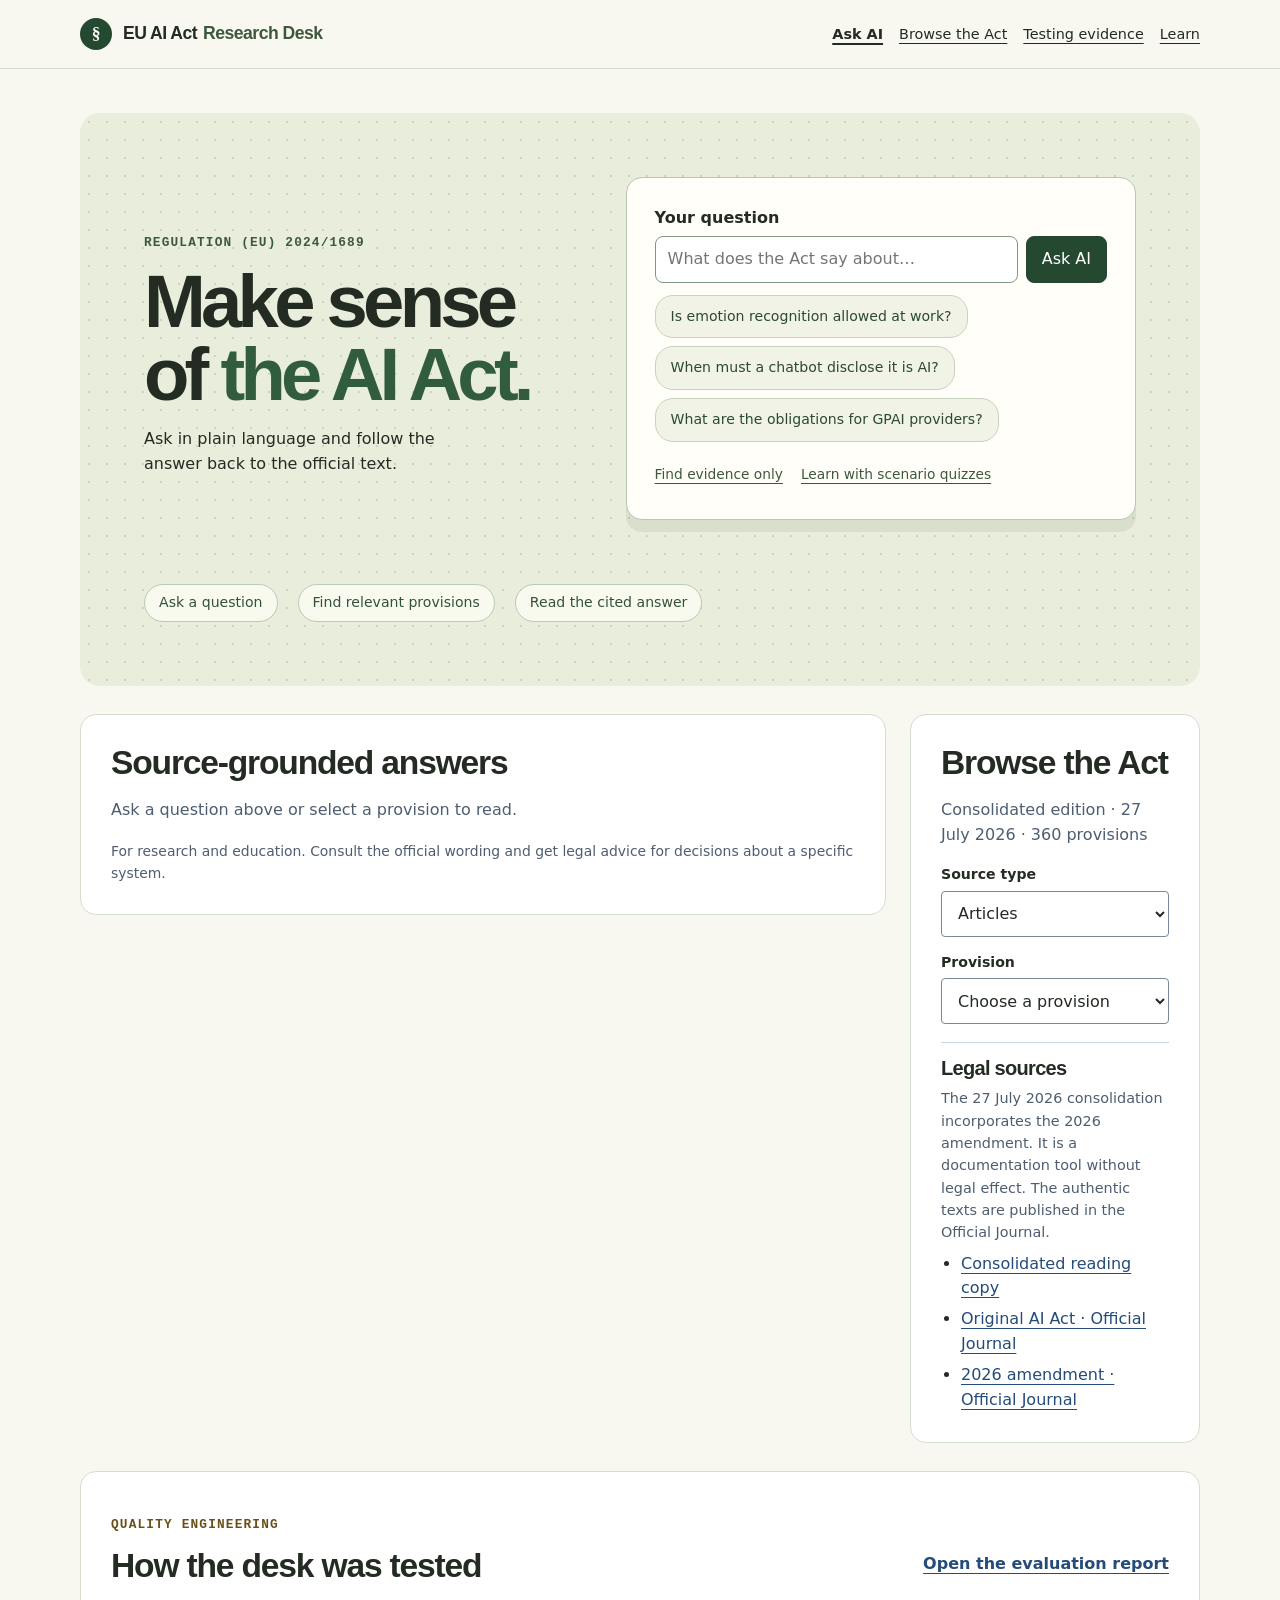
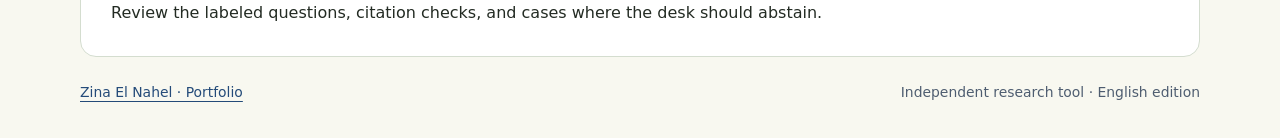
==== public/eu-ai-act/index.html @ b96b7462 "Apply the shared Research Desk design to Testing evidence" ====
<!doctype html>
<html lang="en">
<head>
  <meta charset="utf-8">
  <meta name="viewport" content="width=device-width, initial-scale=1">
  <meta name="description" content="Explore the EU AI Act and check source-grounded answers against the official regulation.">
  <title>EU AI Act Research Desk</title>
  <link rel="stylesheet" href="./desk.css">
  <link rel="stylesheet" href="./learn.css">
  <script type="module" src="./desk.mjs"></script>
</head>
<body class="research-theme assistant-home">
  <header class="masthead">
    <div class="wrap top">
      <a class="wordmark" href="./index.html"><span class="desk-mark" aria-hidden="true">§</span> EU AI Act <span>Research Desk</span></a>
      <nav aria-label="Main navigation"><a href="#question" aria-current="page">Ask AI</a><a href="#library">Browse the Act</a><a href="./evaluation.html">Testing evidence</a><a href="./learn.html">Learn</a></nav>
    </div>
  </header>
  <main class="wrap">
    <section class="intro" aria-labelledby="desk-title">
      <div class="desk-heading">
        <p class="kicker">REGULATION (EU) 2024/1689</p>
        <h1 id="desk-title">Make sense of <em>the AI Act.</em></h1>
        <p>Ask in plain language and follow the answer back to the official text.</p>
      </div>
      <div class="desk-composer">
      <form id="question-form">
        <label for="question">Your question</label>
        <div class="question-row"><input id="question" name="question" type="search" maxlength="600" required placeholder="What does the Act say about…"><button type="submit" id="ask" disabled>Ask AI</button></div>
      </form>
      <div class="examples" aria-label="Example questions">
        <button type="button" disabled>Is emotion recognition allowed at work?</button>
        <button type="button" disabled>When must a chatbot disclose it is AI?</button>
        <button type="button" disabled>What are the obligations for GPAI providers?</button>
      </div>
      <div class="desk-secondary">
        <button id="evidence-only" type="submit" form="question-form" disabled>Find evidence only</button>
        <a href="./learn.html">Learn with scenario quizzes</a>
      </div>
      </div>
      <ol class="desk-flow" aria-label="How answers are researched">
        <li>Ask a question</li>
        <li>Find relevant provisions</li>
        <li>Read the cited answer</li>
      </ol>
    </section>
    <div class="workbench">
      <section class="research" aria-labelledby="answer-title">
        <h2 id="answer-title" tabindex="-1">Source-grounded answers</h2>
        <p id="status" role="status">Loading the official text…</p>
        <div id="answer"></div>
        <p class="legal-note">For research and education. Consult the official wording and get legal advice for decisions about a specific system.</p>
      </section>
      <aside aria-labelledby="library">
        <h2 id="library">Browse the Act</h2>
        <p id="edition"></p>
        <label for="kind">Source type</label>
        <select id="kind"><option value="article">Articles</option><option value="annex">Annexes</option><option value="recital">Recitals</option></select>
        <label for="provision">Provision</label>
        <select id="provision" disabled><option value="">Choose a provision</option></select>
        <div class="source-status" aria-labelledby="source-status-title">
          <h3 id="source-status-title">Legal sources</h3>
          <p>The 27 July 2026 consolidation incorporates the 2026 amendment. It is a documentation tool without legal effect. The authentic texts are published in the Official Journal.</p>
          <ul>
            <li><a id="official-source" href="https://eur-lex.europa.eu/eli/reg/2024/1689/2026-07-27/eng">Consolidated reading copy</a></li>
            <li><a href="https://eur-lex.europa.eu/eli/reg/2024/1689/oj/eng">Original AI Act · Official Journal</a></li>
            <li><a href="https://eur-lex.europa.eu/eli/reg/2026/1744/oj/eng">2026 amendment · Official Journal</a></li>
          </ul>
        </div>
      </aside>
    </div>
    <section id="verification" class="verification" aria-labelledby="verification-title">
      <div>
        <p class="kicker">QUALITY ENGINEERING</p>
        <h2 id="verification-title">How the desk was tested</h2>
        <p>Review the labeled questions, citation checks, and cases where the desk should abstain.</p>
      </div>
      <a class="source-link" href="./evaluation.html">Open the evaluation report</a>
    </section>
  </main>
  <footer class="wrap"><a href="https://portfoliozinaelnahel.vercel.app/#work">Zina El Nahel · Portfolio</a><span>Independent research tool · English edition</span></footer>
</body>
</html>
---- public/eu-ai-act/desk.css ----
* { box-sizing: border-box; }
:root {
  --display: Arial, 'Helvetica Neue', sans-serif;
  --reference: ui-monospace, 'Cascadia Mono', Consolas, monospace;
  color: #18273d;
  background: #f4f5f7;
  font-family: system-ui, sans-serif;
  line-height: 1.55;
}
body { margin: 0; }
.wrap { width: min(1120px, calc(100% - 40px)); margin-inline: auto; }
.masthead { background: #142139; color: #fff; border-bottom: 3px solid #d6ae55; }
.top, nav, footer { display: flex; align-items: center; justify-content: space-between; gap: 16px; flex-wrap: wrap; }
.top { min-height: 68px; padding-block: 10px; }
a { color: #244b79; text-underline-offset: 4px; }
.masthead a { color: inherit; }
.wordmark { font: 800 1.25rem/1.2 var(--display); letter-spacing: -.03em; text-decoration: none; }
.wordmark span { color: #f0ce83; }
nav a { font-size: .9rem; }
.intro { padding-block: clamp(36px, 6vw, 78px) 36px; border-bottom: 1px solid #cbd2da; }
.kicker { font-family: var(--reference); font-size: .8rem; font-weight: 700; letter-spacing: .09em; color: #69501a; }
h1, h2, h3 { font-family: var(--display); font-weight: 800; line-height: 1.1; letter-spacing: -.035em; margin: 0; }
h1 { font-size: clamp(2.8rem, 7vw, 5.6rem); letter-spacing: -.04em; }
h2 { font-size: clamp(1.55rem, 3vw, 2.1rem); }
h3 { font-size: 1.25rem; }
.intro > p:not(.kicker) { font-size: 1.1rem; max-width: 42rem; }
form { margin-top: 26px; }
label { display: block; font-size: .88rem; font-weight: 650; margin-bottom: 5px; }
.question-row { display: flex; max-width: 780px; gap: 8px; }
.asked-question { padding: 12px 16px; border-inline-start: 3px solid currentColor; overflow-wrap: anywhere; }
.generated-answer { border-left: 3px solid #446db0; padding-left: 16px; }
.generated-answer li + li { margin-top: 12px; }
input, select, button { font: inherit; border-radius: 4px; }
input, select { min-height: 46px; border: 1px solid #79889a; color: inherit; background: #fff; padding: 10px 12px; }
input { flex: 1; min-width: 0; }
button { border: 1px solid #264675; background: #264675; color: #fff; padding: 10px 15px; cursor: pointer; }
button:disabled, select:disabled { opacity: .6; cursor: wait; }
:focus-visible { outline: 3px solid #9a6c11; outline-offset: 3px; }
.examples { display: flex; flex-wrap: wrap; gap: 8px; margin-top: 12px; }
.examples button { background: #edf1f6; border-color: #c3cfdd; color: #243e5d; font-size: .88rem; }
.examples button:hover { background: #dce7f3; }
.workbench { display: grid; grid-template-columns: minmax(0, 1fr) minmax(240px, 290px); gap: 24px; padding-block: 28px; }
.research, aside, .verification { padding: clamp(18px, 3vw, 30px); background: #fff; border: 1px solid #ccd4df; border-radius: 6px; }
aside { align-self: start; }
aside p, #status, .legal-note { color: #4e5d70; }
aside select { display: block; width: 100%; margin-bottom: 15px; }
.source-link { display: inline-block; font-weight: 650; }
.source-status { border-top: 1px solid #ccd4df; margin-top: 18px; padding-top: 14px; }
.source-status p { margin: 8px 0; font-size: .9rem; }
.source-status ul { margin: 8px 0 0; padding-left: 20px; }
.source-status li + li { margin-top: 6px; }
.legal-note { font-size: .87rem; margin: 18px 0 0; }
.evidence { margin: 15px 0; padding: 16px; border-left: 3px solid #ba9349; background: #f4f6f9; }
.evidence p, .provision-text { white-space: pre-line; overflow-wrap: anywhere; }
.evidence p { max-height: 23rem; overflow: auto; }
details { margin: 12px 0; }
summary { color: #244b79; cursor: pointer; font-weight: 650; }
.verification { display: flex; flex-wrap: wrap; align-items: center; justify-content: space-between; gap: 12px 24px; }
.verification p:last-child { margin-bottom: 0; }
footer { padding-block: 25px 35px; font-size: .87rem; color: #4e5d70; }
table { width: 100%; border-collapse: collapse; }
td, th { text-align: left; padding: 10px; border-bottom: 1px solid #ccd4df; vertical-align: top; }
.table-wrap { overflow: auto; }
.research-theme {
  --desk-ink: #232b23;
  --desk-accent: #254831;
  --desk-accent-hover: #396345;
  --desk-muted: #3e583e;
  --desk-canvas: #f8f8f0;
  --desk-surface: #fffef8;
  --desk-border: #d4ddcf;
  --desk-tint: #eef4e9;
  --desk-pattern: radial-gradient(#7c907244 1px, transparent 1px) 0 0 / 18px 18px, #e9eddb;
  color: var(--desk-ink);
  background: var(--desk-canvas);
}
.research-theme .masthead { color: var(--desk-ink); background: var(--desk-canvas); border-bottom: 1px solid var(--desk-border); }
.research-theme .wordmark { display: inline-flex; align-items: center; gap: 6px; font-size: 1.1rem; }
.research-theme .wordmark span { color: var(--desk-muted); }
.research-theme .wordmark .desk-mark { display: inline-grid; place-items: center; width: 32px; height: 32px; margin-right: 5px; border-radius: 50%; background: var(--desk-accent); color: white; font-family: Georgia, serif; }
.research-theme nav a { text-decoration-thickness: 1px; }
.research-theme nav a[aria-current="page"] { font-weight: 700; text-decoration-thickness: 2px; }
.research-theme .intro {
  padding: clamp(22px, 5vw, 64px);
  margin-top: clamp(16px, 4vw, 44px);
  border: 0;
  border-radius: 20px;
  background: var(--desk-pattern);
}
.assistant-home .intro {
  display: grid;
  grid-template-columns: minmax(0, .9fr) minmax(0, 1.1fr);
  align-items: center;
  gap: clamp(20px, 5vw, 66px);
}
.desk-heading .kicker { color: #3d593c; }
.desk-heading h1 { font: 700 clamp(2.5rem, 5.8vw, 5rem)/.98 var(--display); letter-spacing: -.064em; max-width: 11ch; }
.desk-heading em { color: #315c3e; font-style: normal; }
.desk-heading > p:last-child { max-width: 33ch; margin-bottom: 0; }
.desk-composer { background: var(--desk-surface); border: 1px solid #b7c7b4; padding: clamp(14px, 3vw, 28px); border-radius: 16px; box-shadow: 0 12px 0 #64816420; }
.desk-composer form { margin-top: 0; }
.desk-composer label { font-size: 1rem; }
.desk-composer input { border-color: #829783; border-radius: 8px; }
.desk-composer #ask { background: var(--desk-accent); border-color: var(--desk-accent); border-radius: 8px; }
.desk-composer #ask:hover { background: var(--desk-accent-hover); }
.desk-composer .examples button { background: #f0f3e6; color: #2c4932; border-color: #c7d3bf; border-radius: 18px; text-align: left; }
.desk-composer .examples button:hover { background: #e1ead8; }
.desk-secondary { display: flex; flex-wrap: wrap; align-items: center; gap: 8px 18px; margin-top: 16px; font-size: .86rem; }
.desk-secondary button, .desk-secondary a { color: #3e583e; background: transparent; text-decoration: underline; text-underline-offset: 4px; padding: 6px 0; border: 0; }
.desk-flow { display: flex; flex-wrap: wrap; align-items: center; gap: 8px 20px; grid-column: 1 / -1; padding: 0; margin: 0; list-style: none; font-size: .88rem; color: #34513b; }
.desk-flow li { background: #f8f9ef; border: 1px solid #bacab5; border-radius: 24px; padding: 7px 14px; }
.assistant-home .research, .assistant-home aside, .assistant-home .verification { border-color: #d4ddcf; border-radius: 16px; }
.assistant-home .research { align-self: start; }
.assistant-home .asked-question, .assistant-home .generated-answer { border-color: #568462; background: #eef4e9; border-radius: 8px; padding: 14px 18px; }
.evaluation-page .desk-heading h1 { max-width: none; }
.evaluation-page .desk-heading > p:last-child { max-width: 42ch; }
.evaluation-page .research { margin-block: 24px; border-color: var(--desk-border); border-radius: 16px; background: var(--desk-surface); }
.evaluation-page .research h3 { margin-block-start: 28px; }
.evaluation-page .table-wrap { border: 1px solid var(--desk-border); border-radius: 8px; }
.evaluation-page th { background: var(--desk-tint); }
.evaluation-page tbody tr:nth-child(even) { background: var(--desk-canvas); }
.evaluation-page a { color: var(--desk-accent); }
@media (max-width: 790px) {
  .assistant-home .intro { grid-template-columns: minmax(0, 1fr); }
}
@media (max-width: 700px) {
  .workbench { grid-template-columns: minmax(0, 1fr); }
  .question-row { flex-wrap: wrap; }
  .question-row input { flex-basis: 100%; }
}
---- public/eu-ai-act/learn.css ----
.learn-hero { display: grid; grid-template-columns: minmax(0, 2fr) minmax(215px, 1fr); gap: 24px; align-items: center; margin: clamp(16px, 4vw, 44px) 0 28px; padding: clamp(22px, 5vw, 64px); background: var(--desk-pattern); border-radius: 20px; }
.learn-hero .kicker { color: var(--desk-muted); }
.learn-hero h1 { font-size: clamp(2.5rem, 5.8vw, 5rem); max-width: 13ch; line-height: .98; letter-spacing: -.064em; }
.learn-hero p:not(.kicker) { max-width: 40rem; }
.learn-actions { display: flex; flex-wrap: wrap; gap: 10px; margin-top: 20px; }
.learning button { background: var(--desk-accent); border-color: var(--desk-accent); border-radius: 8px; }
.learning button:hover { background: var(--desk-accent-hover); }
.learning button.secondary { color: var(--desk-accent); background: var(--desk-surface); border-color: var(--desk-accent); }
.learning button.secondary:hover { background: var(--desk-tint); }
.learning a, .learning summary { color: var(--desk-accent); }
.learn-hero button { font-weight: 700; min-height: 44px; }
.scoreboard { padding: 22px; border: 1px solid var(--desk-border); border-radius: 16px; background: var(--desk-surface); box-shadow: 0 12px 0 #64816420; }
.scoreboard p { margin: 4px 0 12px; }
.scoreboard #points { color: var(--desk-accent); font: 700 2.25rem/1.15 var(--reference); }
.scoreboard progress { width: 100%; accent-color: var(--desk-accent); }
.scoreboard .storage-note { color: var(--desk-muted); font-size: .875rem; margin-bottom: 0; }
.map-header { display: flex; justify-content: space-between; align-items: baseline; gap: 8px 20px; flex-wrap: wrap; padding-top: 10px; margin-bottom: 16px; }
.map-header p { margin: 7px 0 0; }
.topic-grid { display: grid; grid-template-columns: repeat(3, minmax(0, 1fr)); gap: 14px; }
.topic { display: flex; flex-direction: column; align-items: flex-start; gap: 8px; padding: 18px; border-radius: 16px; border: 1px solid var(--desk-border); background: var(--desk-surface); }
.topic p { margin: 0; }
.topic .chapter { font-size: .875rem; color: var(--desk-muted); font-weight: 700; }
.topic h3 { font-size: 1.4rem; }
.topic .topic-description { flex-grow: 1; }
.topic .result { color: var(--desk-muted); font-size: .9rem; }
.topic.mastered { border-color: #779957; background: var(--desk-tint); }
.topic button { min-height: 44px; margin-top: 4px; }
.quiz { background: var(--desk-surface); border: 1px solid var(--desk-border); border-radius: 16px; padding: clamp(18px, 4vw, 40px); margin-bottom: 24px; }
.quiz-form { margin-top: 16px; }
.quiz fieldset { margin: 0; border: 0; padding: 0; min-width: 0; }
.quiz legend { font-weight: 700; font-size: clamp(1rem, 3vw, 1.25rem); margin-bottom: 10px; padding: 0; }
.quiz .choice { display: flex; align-items: center; gap: 10px; min-height: 48px; padding: 8px 12px; border: 1px solid var(--desk-border); border-radius: 8px; font-size: 1rem; font-weight: 500; cursor: pointer; }
.quiz .choice:has(:checked) { border-color: var(--desk-accent); background: var(--desk-tint); }
.quiz .choice input { flex: 0 0 auto; min-height: auto; margin: 0; accent-color: var(--desk-accent); }
.quiz .choice.correct { background: #ecf7e0; border-color: #648641; }
.quiz .choice.incorrect { background: #fbeeee; border-color: #a64e4e; }
.quiz .feedback { margin-top: 16px; padding: 16px; border-left: 4px solid var(--desk-accent); background: var(--desk-tint); }
.quiz .feedback p { margin: 0 0 8px; }
.quiz .feedback a { display: inline-block; margin-right: 14px; }
.quiz .learn-actions button { min-height: 44px; }
.quiz :is(h2,h3) { scroll-margin-top: 14px; }
.edition-note { margin: 24px 0 0; color: var(--desk-muted); font-size: .9rem; }
@media (max-width: 820px) { .topic-grid { grid-template-columns: repeat(2, minmax(0, 1fr)); } }
@media (max-width: 600px) {
  .learn-hero, .topic-grid { grid-template-columns: 1fr; }
  .learn-hero { border-radius: 13px; }
}
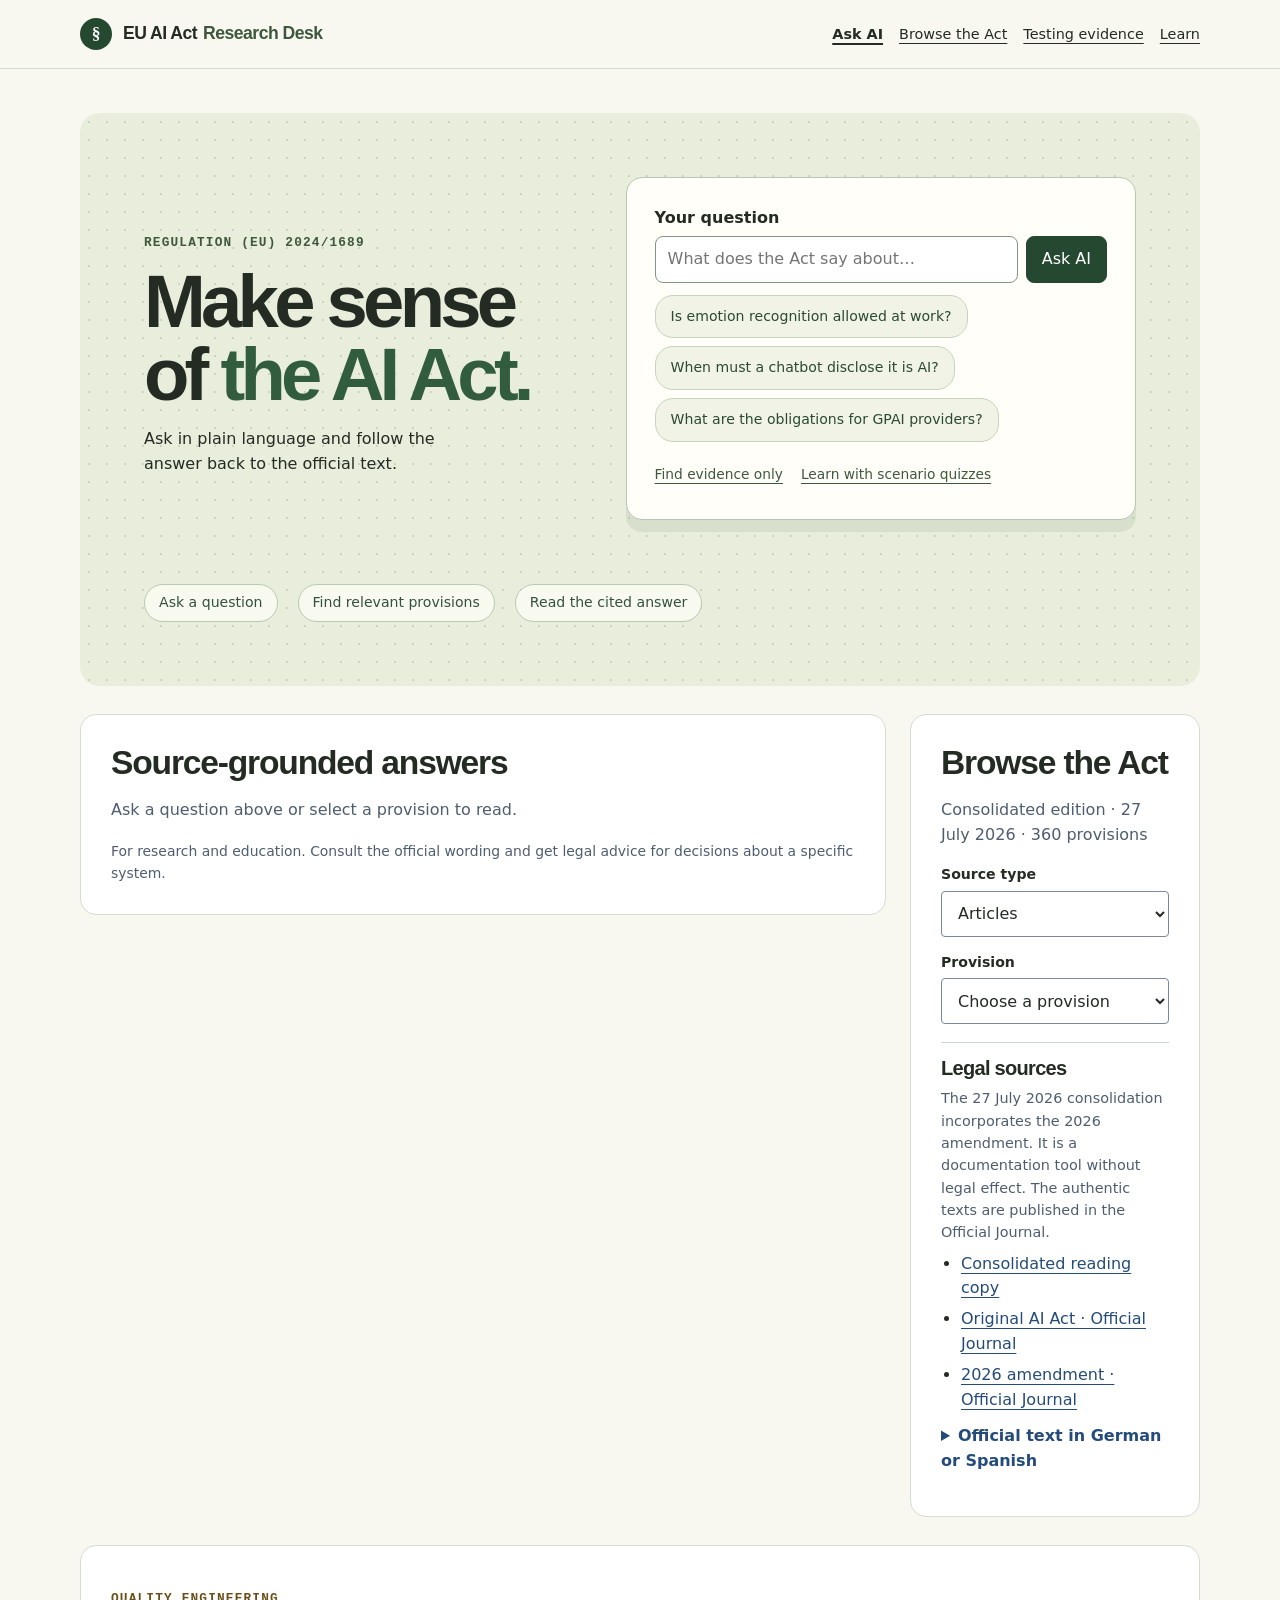
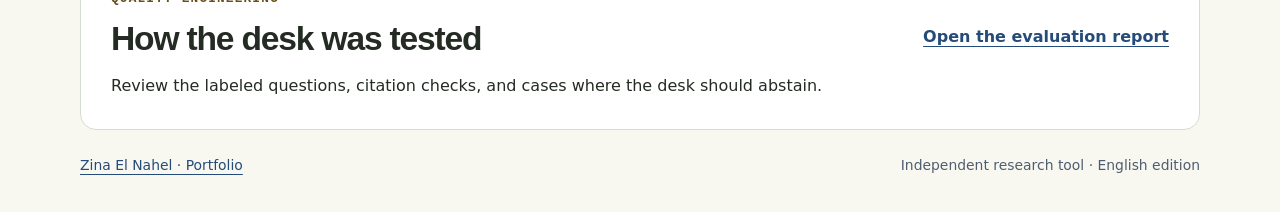
==== commit a4d4717f: "Add a source-backed cutoff rule and independent review pack" ====
--- a/public/eu-ai-act/index.html
+++ b/public/eu-ai-act/index.html
@@ -35,6 +35,7 @@
       </div>
       <div class="desk-secondary">
         <button id="evidence-only" type="submit" form="question-form" disabled>Find evidence only</button>
+        <button id="reset-conversation" type="button" hidden>Start a new conversation</button>
         <a href="./learn.html">Learn with scenario quizzes</a>
       </div>
       </div>
@@ -49,6 +50,7 @@
         <h2 id="answer-title" tabindex="-1">Source-grounded answers</h2>
         <p id="status" role="status">Loading the official text…</p>
         <div id="answer"></div>
+        <section id="conversation-history" aria-label="Previous questions and answers" hidden></section>
         <p class="legal-note">For research and education. Consult the official wording and get legal advice for decisions about a specific system.</p>
       </section>
       <aside aria-labelledby="library">
@@ -60,12 +62,21 @@
         <select id="provision" disabled><option value="">Choose a provision</option></select>
         <div class="source-status" aria-labelledby="source-status-title">
           <h3 id="source-status-title">Legal sources</h3>
+          <p id="source-check" hidden></p>
           <p>The 27 July 2026 consolidation incorporates the 2026 amendment. It is a documentation tool without legal effect. The authentic texts are published in the Official Journal.</p>
           <ul>
             <li><a id="official-source" href="https://eur-lex.europa.eu/eli/reg/2024/1689/2026-07-27/eng">Consolidated reading copy</a></li>
             <li><a href="https://eur-lex.europa.eu/eli/reg/2024/1689/oj/eng">Original AI Act · Official Journal</a></li>
             <li><a href="https://eur-lex.europa.eu/eli/reg/2026/1744/oj/eng">2026 amendment · Official Journal</a></li>
           </ul>
+          <details>
+            <summary>Official text in German or Spanish</summary>
+            <p>The desk searches the English edition. Read the Official Journal texts in your language below.</p>
+            <ul>
+              <li><a href="https://eur-lex.europa.eu/eli/reg/2024/1689/oj/deu" hreflang="de" lang="de">Originalverordnung</a> · <a href="https://eur-lex.europa.eu/eli/reg/2026/1744/oj/deu" hreflang="de" lang="de">Änderung 2026</a></li>
+              <li><a href="https://eur-lex.europa.eu/eli/reg/2024/1689/oj/spa" hreflang="es" lang="es">Reglamento original</a> · <a href="https://eur-lex.europa.eu/eli/reg/2026/1744/oj/spa" hreflang="es" lang="es">Modificación de 2026</a></li>
+            </ul>
+          </details>
         </div>
       </aside>
     </div>
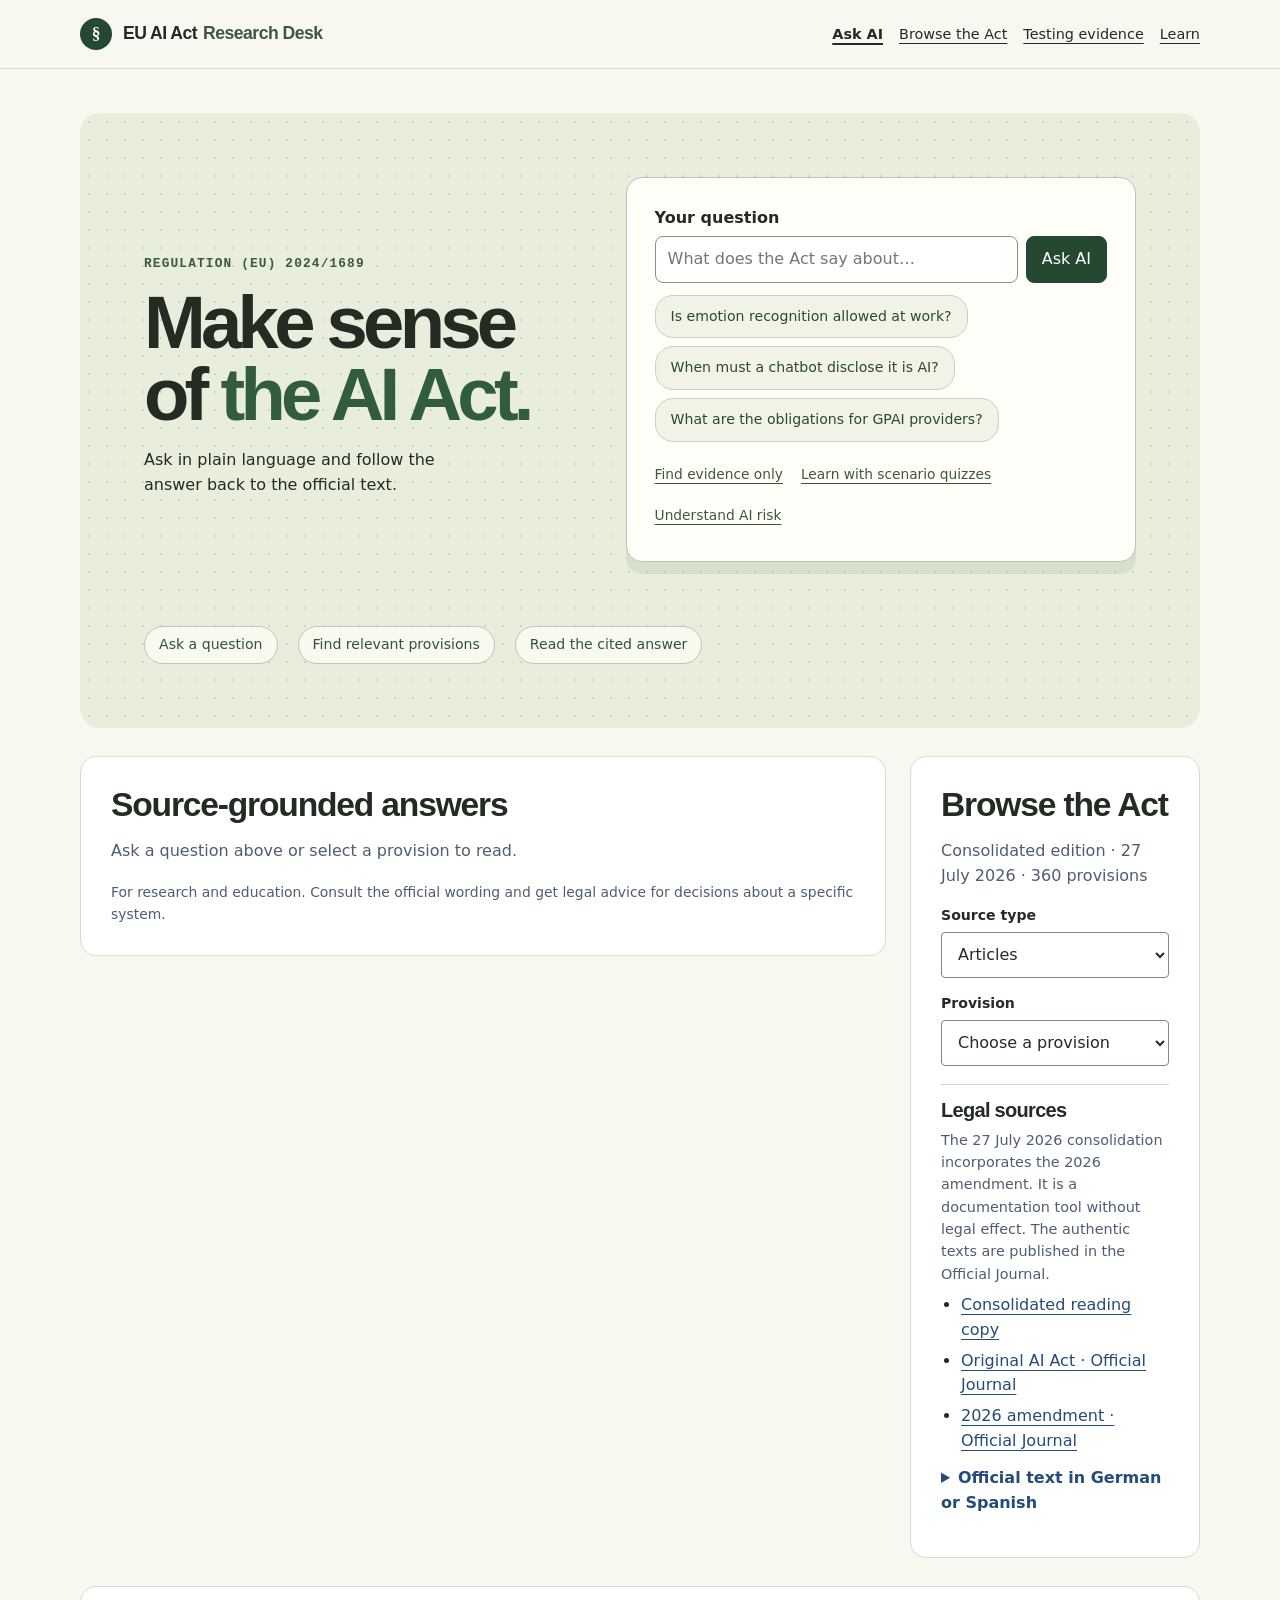
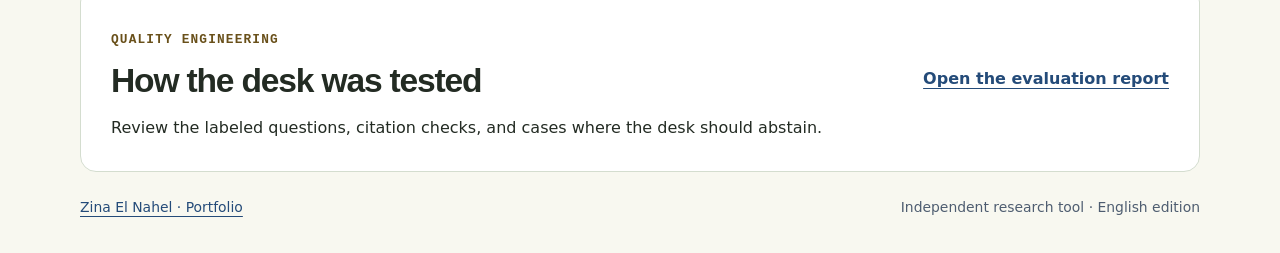
==== commit 318c7773: "Explain AI risk with everyday examples" ====
--- a/public/eu-ai-act/index.html
+++ b/public/eu-ai-act/index.html
@@ -37,6 +37,7 @@
         <button id="evidence-only" type="submit" form="question-form" disabled>Find evidence only</button>
         <button id="reset-conversation" type="button" hidden>Start a new conversation</button>
         <a href="./learn.html">Learn with scenario quizzes</a>
+        <a href="./learn.html#risk">Understand AI risk</a>
       </div>
       </div>
       <ol class="desk-flow" aria-label="How answers are researched">
--- a/public/eu-ai-act/learn.css
+++ b/public/eu-ai-act/learn.css
@@ -40,8 +40,29 @@
 .quiz .learn-actions button { min-height: 44px; }
 .quiz :is(h2,h3) { scroll-margin-top: 14px; }
 .edition-note { margin: 24px 0 0; color: var(--desk-muted); font-size: .9rem; }
+.risk-guide { margin-block: 0 32px; padding: clamp(16px, 4vw, 34px); background: var(--desk-surface); border: 1px solid var(--desk-border); border-radius: 20px; scroll-margin-top: 16px; }
+.risk-heading { max-width: 62ch; margin-bottom: 18px; }
+.risk-heading p, .risk-model p { margin: 8px 0; }
+.risk-grid { display: grid; grid-template-columns: repeat(2, minmax(0, 1fr)); gap: 12px; align-items: start; }
+.risk-card { margin: 0; border: 1px solid var(--risk-border); border-radius: 14px; background: var(--risk-bg); }
+.risk-prohibited { --risk-bg: #faeeec; --risk-border: #d6a9a3; --risk-ink: #7f2e2a; }
+.risk-high { --risk-bg: #f8f0dc; --risk-border: #d8bd82; --risk-ink: #6e5016; }
+.risk-transparency { --risk-bg: #eaf0f6; --risk-border: #adc4d8; --risk-ink: #284e6a; }
+.risk-minimal { --risk-bg: #edf3e5; --risk-border: #b8c9ab; --risk-ink: #315b38; }
+.risk-card summary { display: grid; grid-template-columns: 40px minmax(0, 1fr) 14px; align-items: center; gap: 12px; list-style: none; padding: clamp(10px, 2vw, 16px); color: var(--risk-ink); }
+.risk-card summary::-webkit-details-marker { display: none; }
+.risk-card summary::after { content: ''; width: 8px; height: 8px; border-right: 2px solid; border-bottom: 2px solid; transform: rotate(45deg); }
+.risk-card[open] summary::after { transform: rotate(225deg); }
+.risk-symbol { display: grid; place-items: center; width: 40px; height: 40px; border-radius: 12px; background: var(--risk-ink); color: white; font-size: 1.3rem; }
+.risk-card strong, .risk-card small { display: block; }
+.risk-card small { color: var(--desk-ink); font-weight: 500; }
+.risk-detail { padding: 0 16px 16px; }
+.risk-detail p { margin: 0 0 8px; }
+.risk-detail a, .risk-model a { display: inline-block; margin-inline-end: 12px; font-weight: 650; }
+.risk-model { margin-top: 14px; border-radius: 14px; background: var(--desk-tint); border-color: var(--desk-border); padding: 16px; }
+.risk-model h3 { font-size: 1.05rem; }
 @media (max-width: 820px) { .topic-grid { grid-template-columns: repeat(2, minmax(0, 1fr)); } }
 @media (max-width: 600px) {
-  .learn-hero, .topic-grid { grid-template-columns: 1fr; }
+  .learn-hero, .topic-grid, .risk-grid { grid-template-columns: 1fr; }
   .learn-hero { border-radius: 13px; }
 }
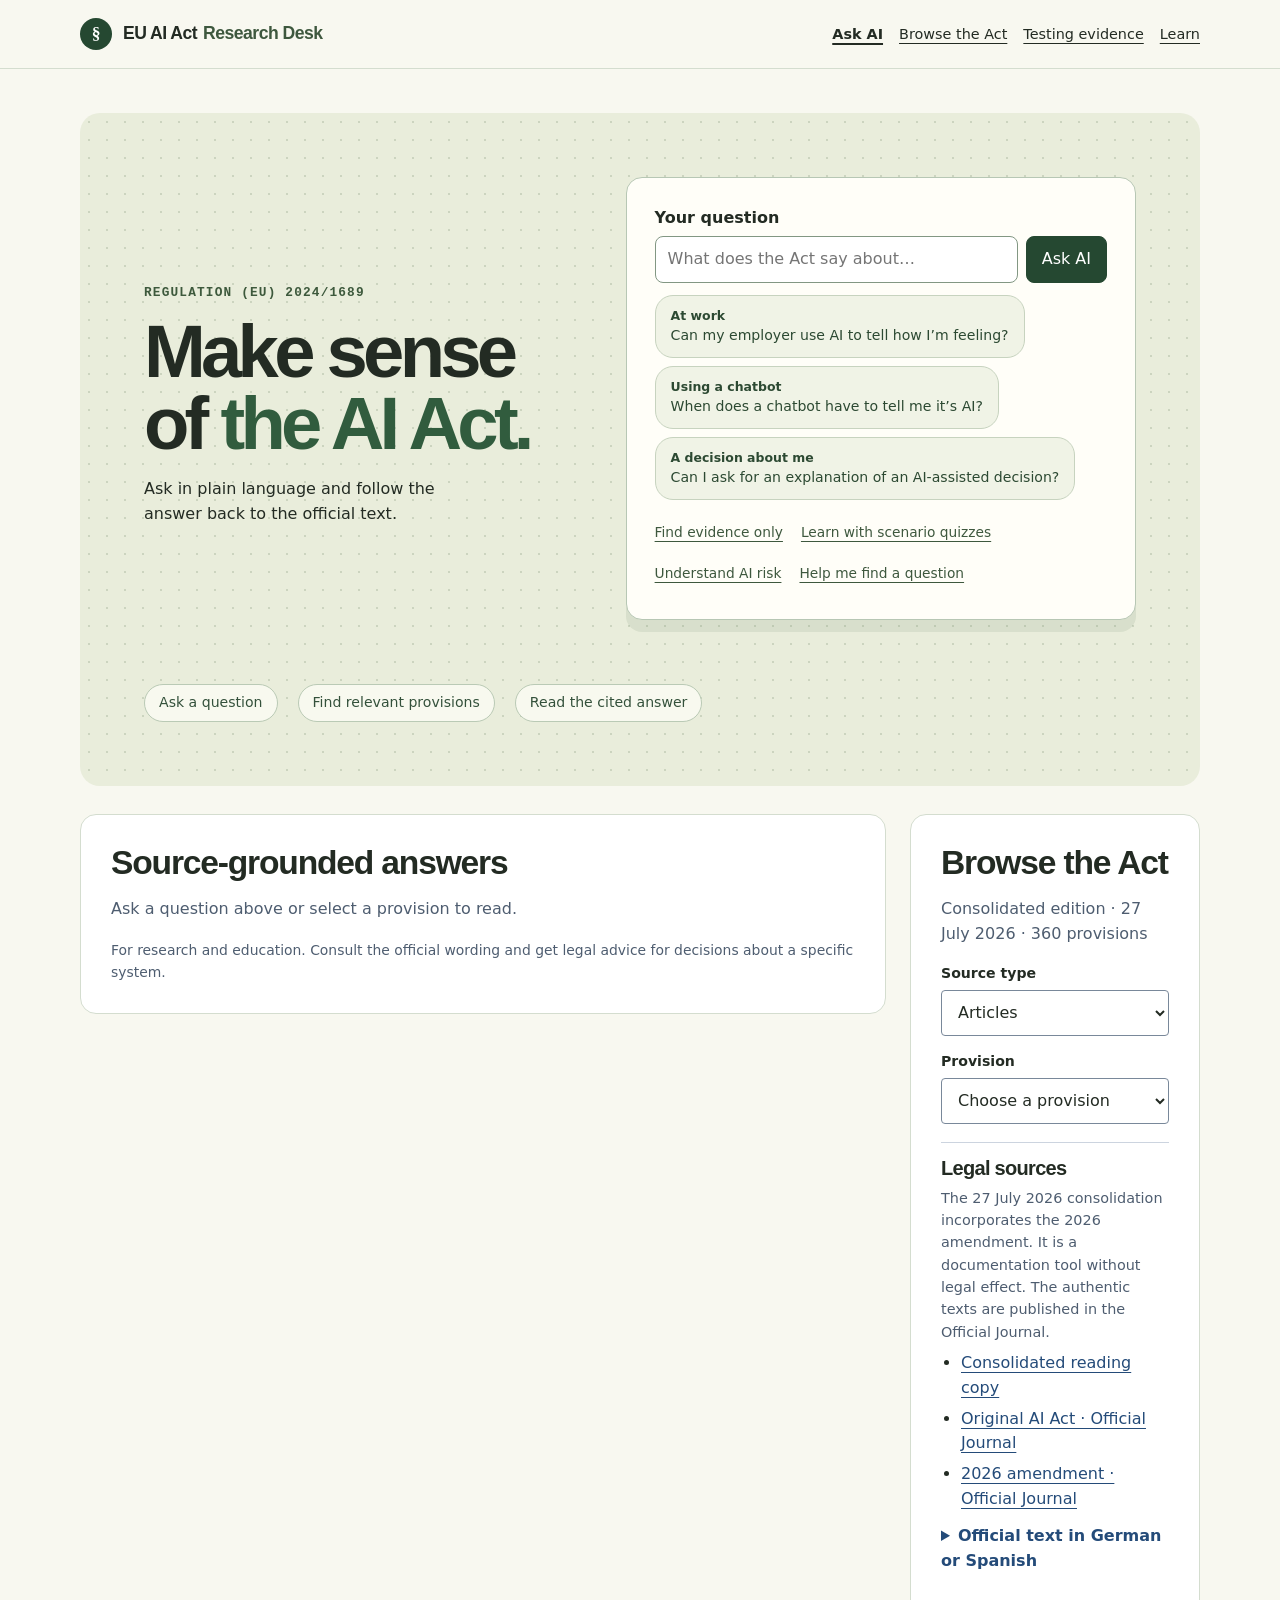
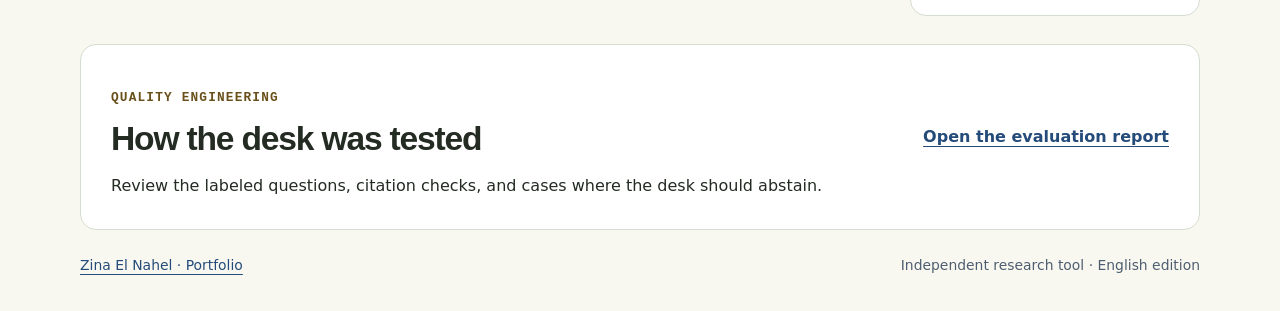
==== commit 100facb1: "Offer everyday starting questions and question help" ====
--- a/public/eu-ai-act/index.html
+++ b/public/eu-ai-act/index.html
@@ -29,15 +29,16 @@
         <div class="question-row"><input id="question" name="question" type="search" maxlength="600" required placeholder="What does the Act say about…"><button type="submit" id="ask" disabled>Ask AI</button></div>
       </form>
       <div class="examples" aria-label="Example questions">
-        <button type="button" disabled>Is emotion recognition allowed at work?</button>
-        <button type="button" disabled>When must a chatbot disclose it is AI?</button>
-        <button type="button" disabled>What are the obligations for GPAI providers?</button>
+        <button type="button" disabled><strong>At work</strong><span class="example-question">Can my employer use AI to tell how I’m feeling?</span></button>
+        <button type="button" disabled><strong>Using a chatbot</strong><span class="example-question">When does a chatbot have to tell me it’s AI?</span></button>
+        <button type="button" disabled><strong>A decision about me</strong><span class="example-question">Can I ask for an explanation of an AI-assisted decision?</span></button>
       </div>
       <div class="desk-secondary">
         <button id="evidence-only" type="submit" form="question-form" disabled>Find evidence only</button>
         <button id="reset-conversation" type="button" hidden>Start a new conversation</button>
         <a href="./learn.html">Learn with scenario quizzes</a>
         <a href="./learn.html#risk">Understand AI risk</a>
+        <a href="./learn.html#situations">Help me find a question</a>
       </div>
       </div>
       <ol class="desk-flow" aria-label="How answers are researched">
--- a/public/eu-ai-act/desk.css
+++ b/public/eu-ai-act/desk.css
@@ -28,6 +28,9 @@
 label { display: block; font-size: .88rem; font-weight: 650; margin-bottom: 5px; }
 .question-row { display: flex; max-width: 780px; gap: 8px; }
 .asked-question { padding: 12px 16px; border-inline-start: 3px solid currentColor; overflow-wrap: anywhere; }
+.answer-terms { padding: 10px 14px; background: var(--desk-tint); border: 1px solid var(--desk-border); border-radius: 10px; }
+.answer-terms dt { font-weight: 700; }
+.answer-terms dd { margin: 3px 0 12px; }
 .generated-answer { border-left: 3px solid #446db0; padding-left: 16px; }
 .generated-answer li + li { margin-top: 12px; }
 input, select, button { font: inherit; border-radius: 4px; }
@@ -105,6 +108,8 @@
 .desk-composer #ask:hover { background: var(--desk-accent-hover); }
 .desk-composer .examples button { background: #f0f3e6; color: #2c4932; border-color: #c7d3bf; border-radius: 18px; text-align: left; }
 .desk-composer .examples button:hover { background: #e1ead8; }
+.desk-composer .examples strong, .example-question { display: block; }
+.desk-composer .examples strong { font-size: .78rem; }
 .desk-secondary { display: flex; flex-wrap: wrap; align-items: center; gap: 8px 18px; margin-top: 16px; font-size: .86rem; }
 .desk-secondary button, .desk-secondary a { color: #3e583e; background: transparent; text-decoration: underline; text-underline-offset: 4px; padding: 6px 0; border: 0; }
 .desk-flow { display: flex; flex-wrap: wrap; align-items: center; gap: 8px 20px; grid-column: 1 / -1; padding: 0; margin: 0; list-style: none; font-size: .88rem; color: #34513b; }
--- a/public/eu-ai-act/learn.css
+++ b/public/eu-ai-act/learn.css
@@ -61,6 +61,12 @@
 .risk-detail a, .risk-model a { display: inline-block; margin-inline-end: 12px; font-weight: 650; }
 .risk-model { margin-top: 14px; border-radius: 14px; background: var(--desk-tint); border-color: var(--desk-border); padding: 16px; }
 .risk-model h3 { font-size: 1.05rem; }
+.situation-card { padding: 12px 16px; background: var(--desk-tint); border: 1px solid var(--desk-border); border-radius: 12px; }
+.situation-card:last-child { margin-bottom: 0; }
+.situation-card summary { padding-block: 6px; }
+.situation-card dt { font-weight: 700; }
+.situation-card dd { margin: 3px 0 12px; }
+.situation-card a { display: inline-block; margin-inline-end: 12px; }
 @media (max-width: 820px) { .topic-grid { grid-template-columns: repeat(2, minmax(0, 1fr)); } }
 @media (max-width: 600px) {
   .learn-hero, .topic-grid, .risk-grid { grid-template-columns: 1fr; }
